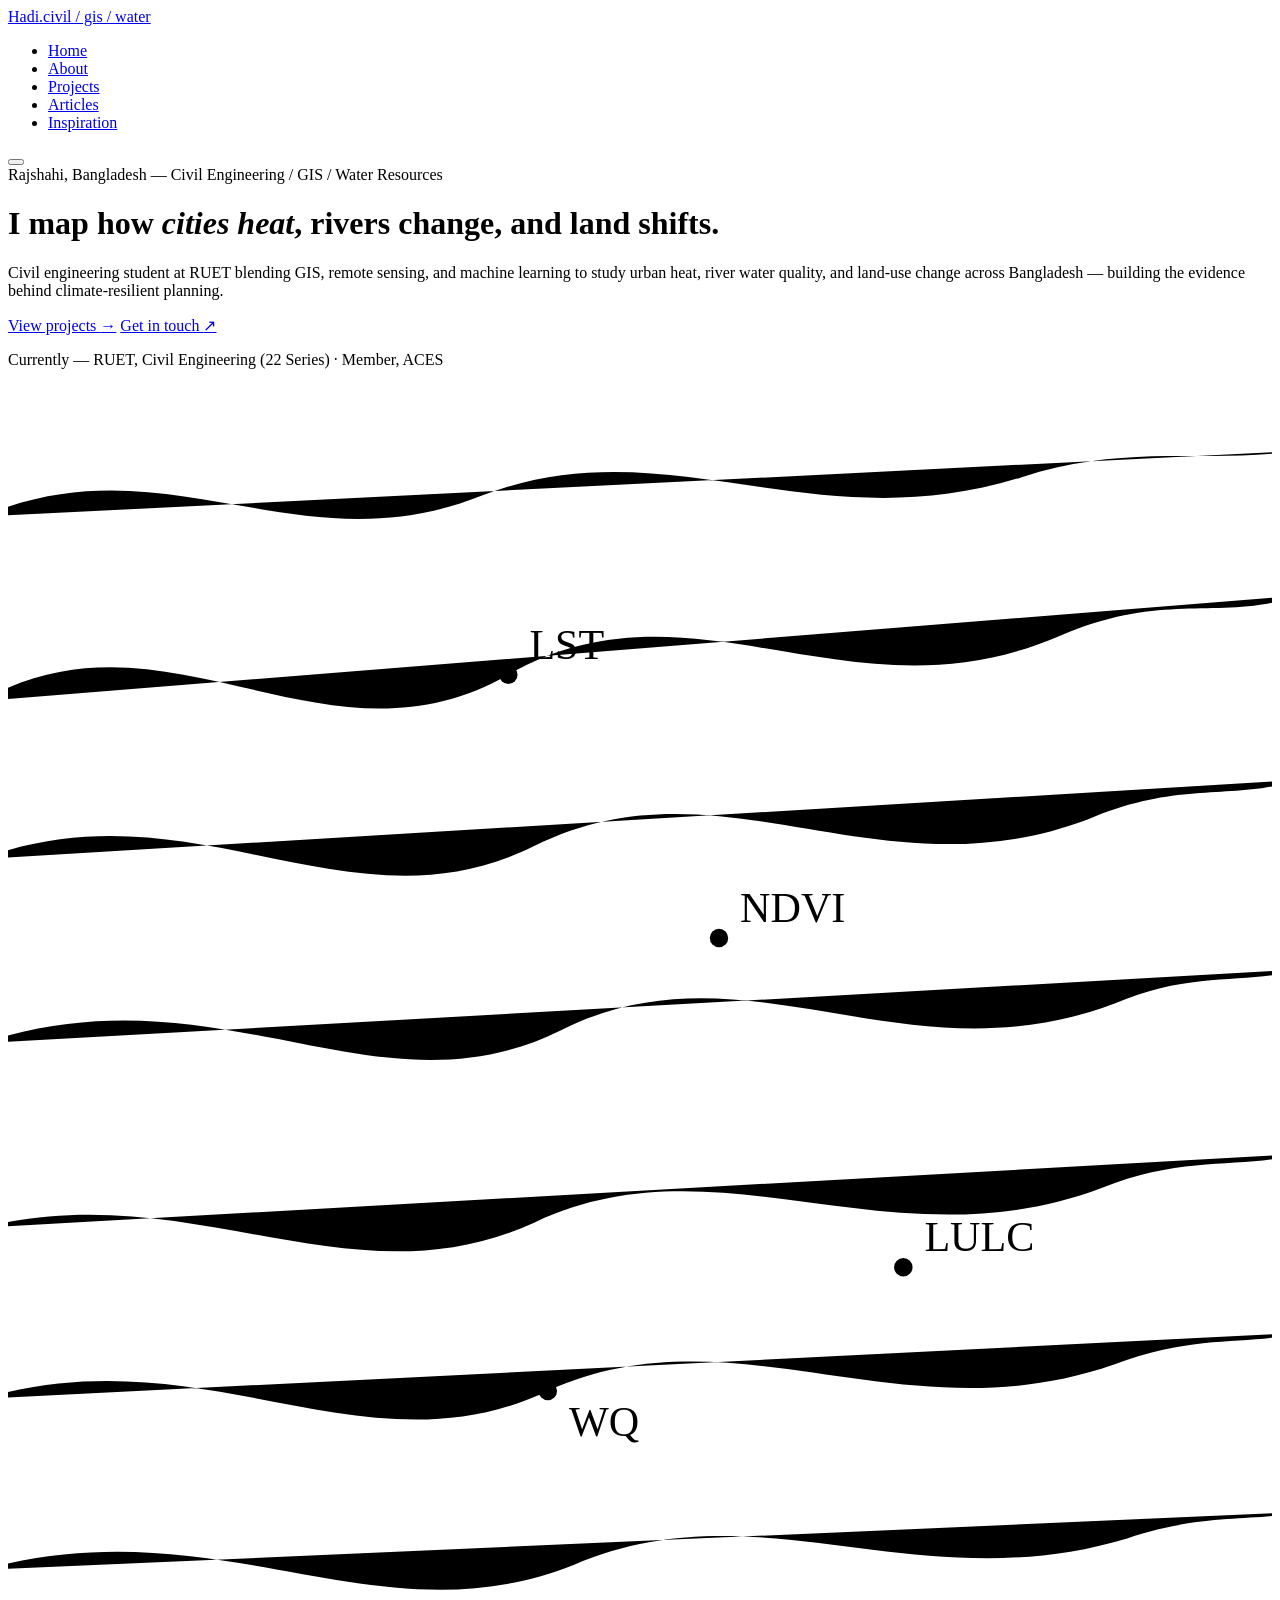
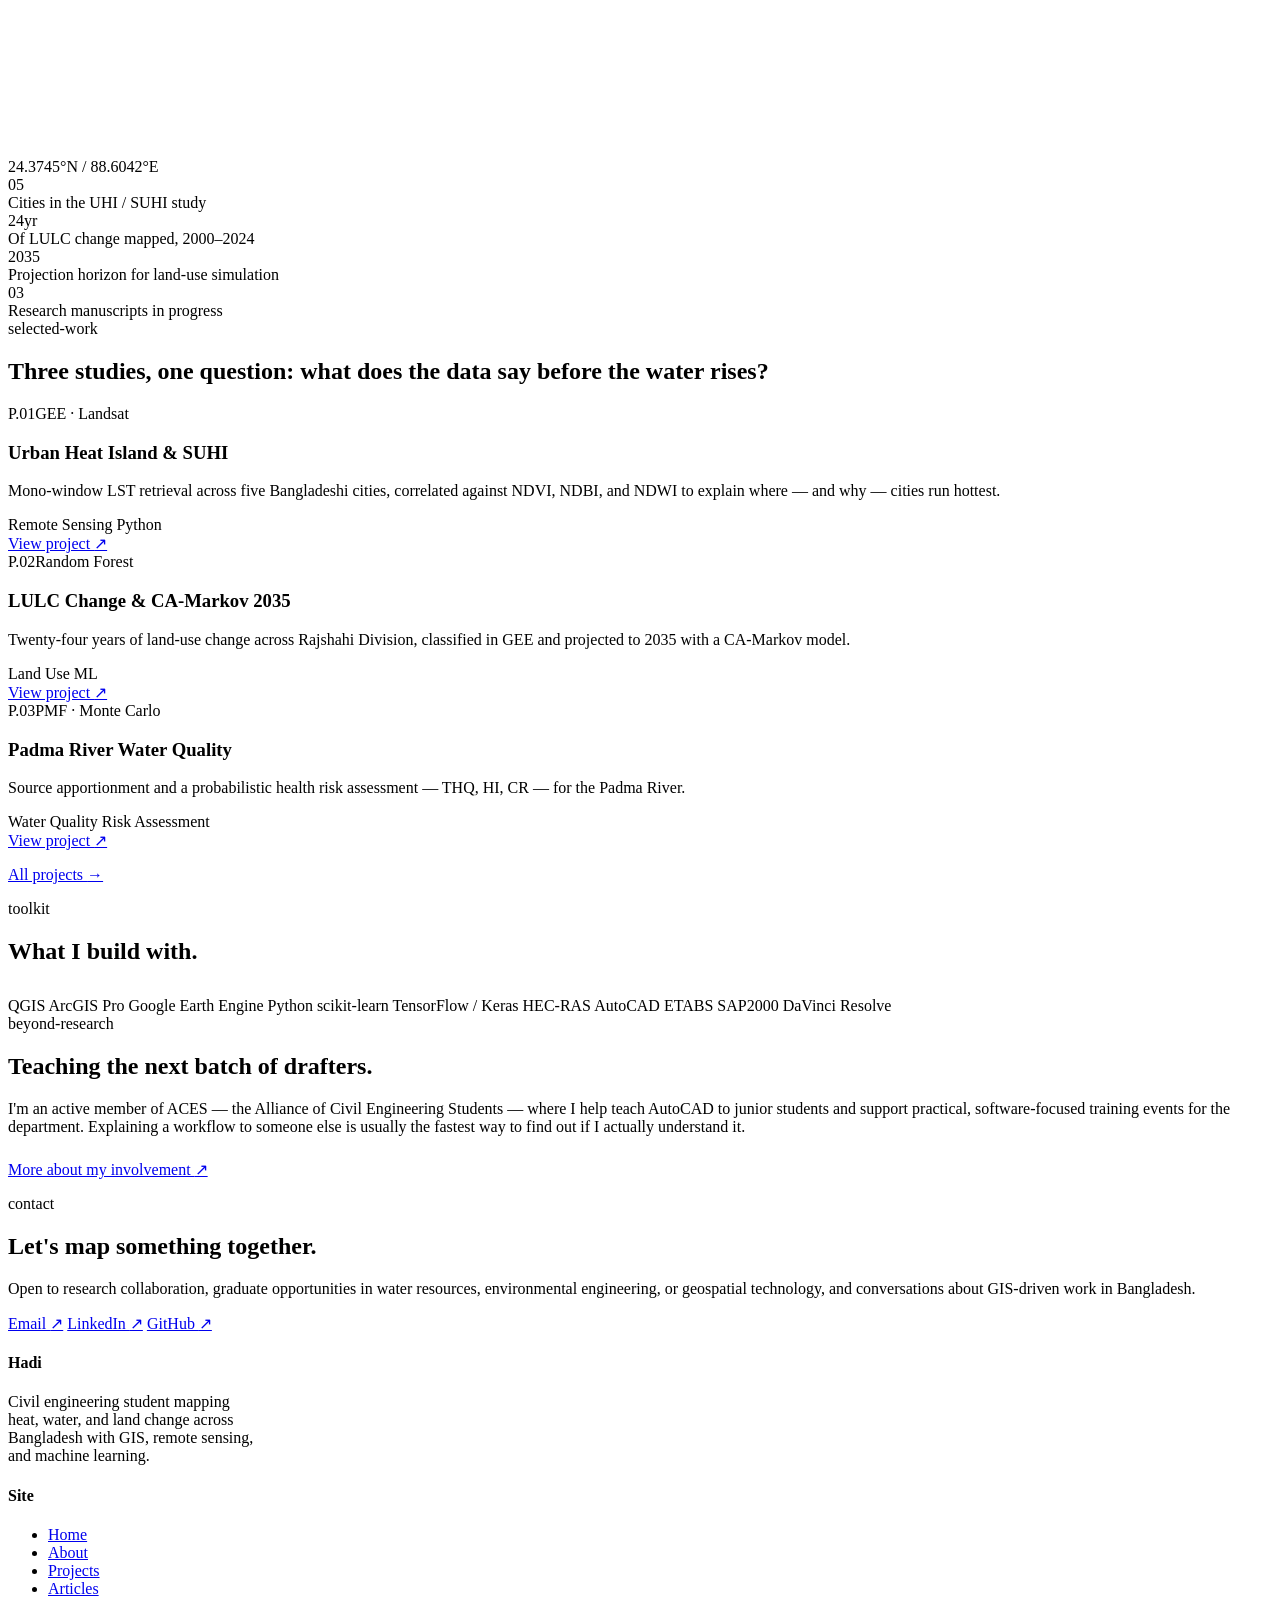
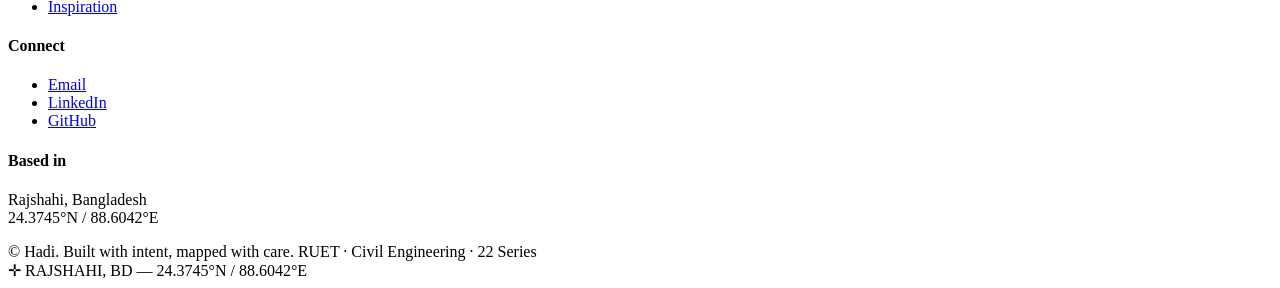
==== index.html @ c2dc0e63 "Add files via upload" ====
<!DOCTYPE html>
<html lang="en">
<head>
<meta charset="UTF-8">
<meta name="viewport" content="width=device-width, initial-scale=1.0">
<title>Hadi — Civil Engineering, GIS &amp; Water Resources Research</title>
<meta name="description" content="Hadi is a Civil Engineering student at RUET working across GIS, remote sensing, and machine learning to study urban heat, river water quality, and land-use change in Bangladesh.">
<link rel="preconnect" href="https://fonts.googleapis.com">
<link rel="preconnect" href="https://fonts.gstatic.com" crossorigin>
<link href="https://fonts.googleapis.com/css2?family=IBM+Plex+Mono:wght@400;500&family=IBM+Plex+Sans:wght@400;500;600&family=Space+Grotesk:wght@400;500;600;700&display=swap" rel="stylesheet">
<link rel="stylesheet" href="css/style.css">
</head>
<body>

<nav class="site-nav" aria-label="Primary">
  <div class="wrap">
    <a href="index.html" class="brand">Hadi<span class="dot">.</span><span class="tag">civil / gis / water</span></a>
    <ul class="nav-links" id="navLinks">
      <li><a href="index.html" aria-current="page">Home</a></li>
      <li><a href="about.html">About</a></li>
      <li><a href="projects.html">Projects</a></li>
      <li><a href="articles.html">Articles</a></li>
      <li><a href="inspiration.html">Inspiration</a></li>
    </ul>
    <button class="nav-toggle" aria-label="Toggle menu" aria-expanded="false" aria-controls="navLinks">
      <span></span><span></span><span></span>
    </button>
  </div>
</nav>

<!-- HERO -->
<header class="hero">
  <div class="crop-mark tl"></div>
  <div class="crop-mark tr"></div>
  <div class="wrap hero-grid">
    <div class="hero-copy reveal">
      <span class="location mono">Rajshahi, Bangladesh — Civil Engineering / GIS / Water Resources</span>
      <h1>I map how <em>cities heat</em>, rivers change, and land shifts.</h1>
      <p class="lede">Civil engineering student at RUET blending GIS, remote sensing, and machine learning to study urban heat, river water quality, and land-use change across Bangladesh — building the evidence behind climate-resilient planning.</p>
      <div class="hero-actions">
        <a href="projects.html" class="btn btn-primary">View projects <span class="btn-arrow">→</span></a>
        <a href="mailto:your.email@example.com" class="btn btn-ghost">Get in touch <span class="btn-arrow">↗</span></a>
      </div>
      <p class="hero-coords">Currently — RUET, Civil Engineering (22 Series) · Member, ACES</p>
    </div>
    <div class="hero-art reveal" data-coord-zone>
      <svg class="contour-svg" viewBox="0 0 480 520" xmlns="http://www.w3.org/2000/svg" aria-hidden="true">
        <path class="contour-line l2" d="M-10,50 C60,20 110,70 180,42 C250,15 305,60 385,35 C425,22 455,30 490,25" />
        <path class="contour-line l1" d="M-10,120 C60,80 120,150 190,110 C260,70 320,130 400,95 C440,78 460,90 490,80" />
        <path class="contour-line l2" d="M-10,180 C70,150 130,210 200,175 C270,140 330,195 410,165 C445,150 465,158 490,150" />
        <path class="contour-line l3" d="M-10,250 C80,220 140,280 210,245 C280,210 340,265 420,235 C450,222 470,228 490,222" />
        <path class="contour-line l1" d="M-10,320 C70,300 130,350 200,318 C270,285 335,335 415,305 C448,292 468,298 490,292" />
        <path class="contour-line l4" d="M-10,385 C75,360 135,415 205,382 C275,350 340,400 420,372 C452,360 470,365 490,360" />
        <path class="contour-line l5" d="M-10,450 C80,425 140,478 215,448 C285,418 345,462 425,438 C455,428 472,432 490,428" />
        <circle class="sample-point" cx="190" cy="110" r="3.5" />
        <circle class="sample-point alt" cx="270" cy="210" r="3.5" />
        <circle class="sample-point" cx="340" cy="335" r="3.5" />
        <circle class="sample-point alt" cx="205" cy="382" r="3.5" />
        <text class="sample-label" x="198" y="104">LST</text>
        <text class="sample-label" x="278" y="204">NDVI</text>
        <text class="sample-label" x="348" y="329">LULC</text>
        <text class="sample-label" x="213" y="399">WQ</text>
      </svg>
      <div class="coord-readout-box mono"><span class="dot"></span><span data-coord-readout>24.3745°N / 88.6042°E</span></div>
    </div>
  </div>
</header>

<!-- STATS -->
<section class="stat-strip">
  <div class="wrap stat-grid">
    <div class="stat-item reveal">
      <div class="num">05</div>
      <div class="label">Cities in the UHI / SUHI study</div>
    </div>
    <div class="stat-item reveal">
      <div class="num">24yr</div>
      <div class="label">Of LULC change mapped, 2000–2024</div>
    </div>
    <div class="stat-item reveal">
      <div class="num">2035</div>
      <div class="label">Projection horizon for land-use simulation</div>
    </div>
    <div class="stat-item reveal">
      <div class="num">03</div>
      <div class="label">Research manuscripts in progress</div>
    </div>
  </div>
</section>

<!-- SELECTED WORK -->
<section class="block">
  <div class="wrap">
    <div class="section-head reveal">
      <span class="eyebrow">selected-work</span>
      <h2>Three studies, one question: what does the data say before the water rises?</h2>
    </div>
    <div class="card-grid">
      <article class="card reveal">
        <div class="card-top"><span>P.01</span><span>GEE · Landsat</span></div>
        <h3>Urban Heat Island &amp; SUHI</h3>
        <p>Mono-window LST retrieval across five Bangladeshi cities, correlated against NDVI, NDBI, and NDWI to explain where — and why — cities run hottest.</p>
        <div class="tags">
          <span class="tag blue">Remote Sensing</span>
          <span class="tag teal">Python</span>
        </div>
        <a href="projects.html#uhi-suhi" class="card-link">View project <span class="a">↗</span></a>
      </article>
      <article class="card reveal">
        <div class="card-top"><span>P.02</span><span>Random Forest</span></div>
        <h3>LULC Change &amp; CA-Markov 2035</h3>
        <p>Twenty-four years of land-use change across Rajshahi Division, classified in GEE and projected to 2035 with a CA-Markov model.</p>
        <div class="tags">
          <span class="tag amber">Land Use</span>
          <span class="tag teal">ML</span>
        </div>
        <a href="projects.html#lulc-camarkov" class="card-link">View project <span class="a">↗</span></a>
      </article>
      <article class="card reveal">
        <div class="card-top"><span>P.03</span><span>PMF · Monte Carlo</span></div>
        <h3>Padma River Water Quality</h3>
        <p>Source apportionment and a probabilistic health risk assessment — THQ, HI, CR — for the Padma River.</p>
        <div class="tags">
          <span class="tag rust">Water Quality</span>
          <span class="tag blue">Risk Assessment</span>
        </div>
        <a href="projects.html#padma-water-quality" class="card-link">View project <span class="a">↗</span></a>
      </article>
    </div>
    <p class="mt-lg"><a href="projects.html" class="btn btn-ghost">All projects <span class="btn-arrow">→</span></a></p>
  </div>
</section>

<!-- TOOLKIT -->
<section class="block tight bg-alt">
  <div class="wrap">
    <div class="section-head reveal" style="margin-bottom:2rem;">
      <span class="eyebrow">toolkit</span>
      <h2>What I build with.</h2>
    </div>
    <div class="tool-strip reveal">
      <span class="tool-chip">QGIS</span>
      <span class="tool-chip">ArcGIS Pro</span>
      <span class="tool-chip">Google Earth Engine</span>
      <span class="tool-chip">Python</span>
      <span class="tool-chip">scikit-learn</span>
      <span class="tool-chip">TensorFlow / Keras</span>
      <span class="tool-chip">HEC-RAS</span>
      <span class="tool-chip">AutoCAD</span>
      <span class="tool-chip">ETABS</span>
      <span class="tool-chip">SAP2000</span>
      <span class="tool-chip">DaVinci Resolve</span>
    </div>
  </div>
</section>

<!-- ACES / BEYOND RESEARCH -->
<section class="block">
  <div class="wrap split-2 align-c">
    <div class="reveal">
      <span class="eyebrow">beyond-research</span>
      <h2>Teaching the next batch of drafters.</h2>
    </div>
    <div class="reveal">
      <p class="lede">I'm an active member of ACES — the Alliance of Civil Engineering Students — where I help teach AutoCAD to junior students and support practical, software-focused training events for the department. Explaining a workflow to someone else is usually the fastest way to find out if I actually understand it.</p>
      <p class="mt-lg" style="margin-top:1.5rem;"><a href="about.html#involvement" class="card-link">More about my involvement <span class="a">↗</span></a></p>
    </div>
  </div>
</section>

<!-- CONTACT -->
<section class="block bg-ink" id="getintouch">
  <div class="wrap contact-block">
    <div class="reveal">
      <span class="eyebrow">contact</span>
      <h2>Let's map something together.</h2>
      <p class="lede" style="margin-top:1rem;">Open to research collaboration, graduate opportunities in water resources, environmental engineering, or geospatial technology, and conversations about GIS-driven work in Bangladesh.</p>
    </div>
    <div class="contact-links reveal">
      <a href="mailto:your.email@example.com">Email <span>↗</span></a>
      <a href="#">LinkedIn <span>↗</span></a>
      <a href="#">GitHub <span>↗</span></a>
    </div>
  </div>
</section>

<footer class="site-footer">
  <div class="wrap">
    <div class="footer-grid">
      <div>
        <h4>Hadi</h4>
        <p style="margin-top:0.6rem; max-width:32ch;">Civil engineering student mapping heat, water, and land change across Bangladesh with GIS, remote sensing, and machine learning.</p>
      </div>
      <div>
        <h4>Site</h4>
        <ul>
          <li><a href="index.html">Home</a></li>
          <li><a href="about.html">About</a></li>
          <li><a href="projects.html">Projects</a></li>
          <li><a href="articles.html">Articles</a></li>
          <li><a href="inspiration.html">Inspiration</a></li>
        </ul>
      </div>
      <div>
        <h4>Connect</h4>
        <ul>
          <li><a href="mailto:your.email@example.com">Email</a></li>
          <li><a href="#">LinkedIn</a></li>
          <li><a href="#">GitHub</a></li>
        </ul>
      </div>
      <div>
        <h4>Based in</h4>
        <p>Rajshahi, Bangladesh<br>24.3745°N / 88.6042°E</p>
      </div>
    </div>
    <div class="footer-bottom">
      <span>© <span data-year></span> Hadi. Built with intent, mapped with care.</span>
      <span>RUET · Civil Engineering · 22 Series</span>
    </div>
  </div>
</footer>

<div class="geo-stamp mono"><span class="crosshair">✛</span> RAJSHAHI, BD — 24.3745°N / 88.6042°E</div>

<script src="js/script.js"></script>
</body>
</html>
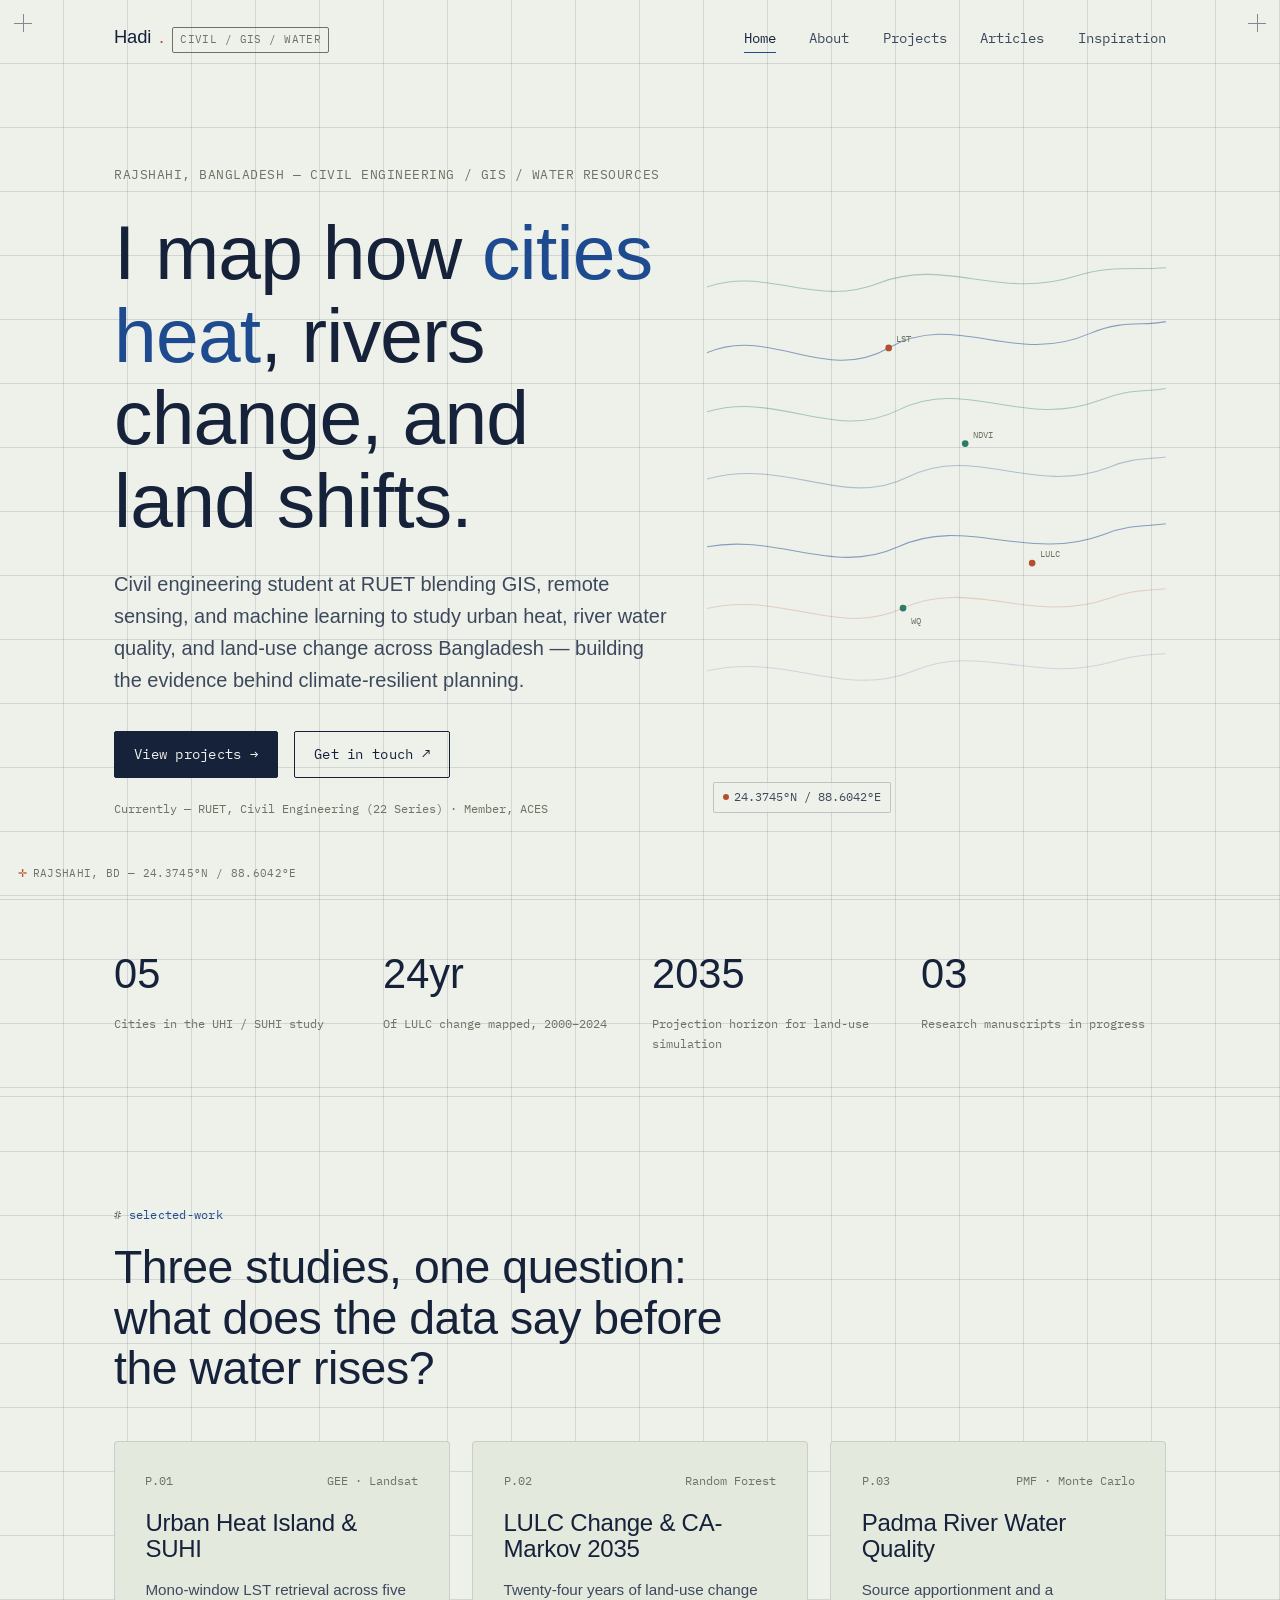
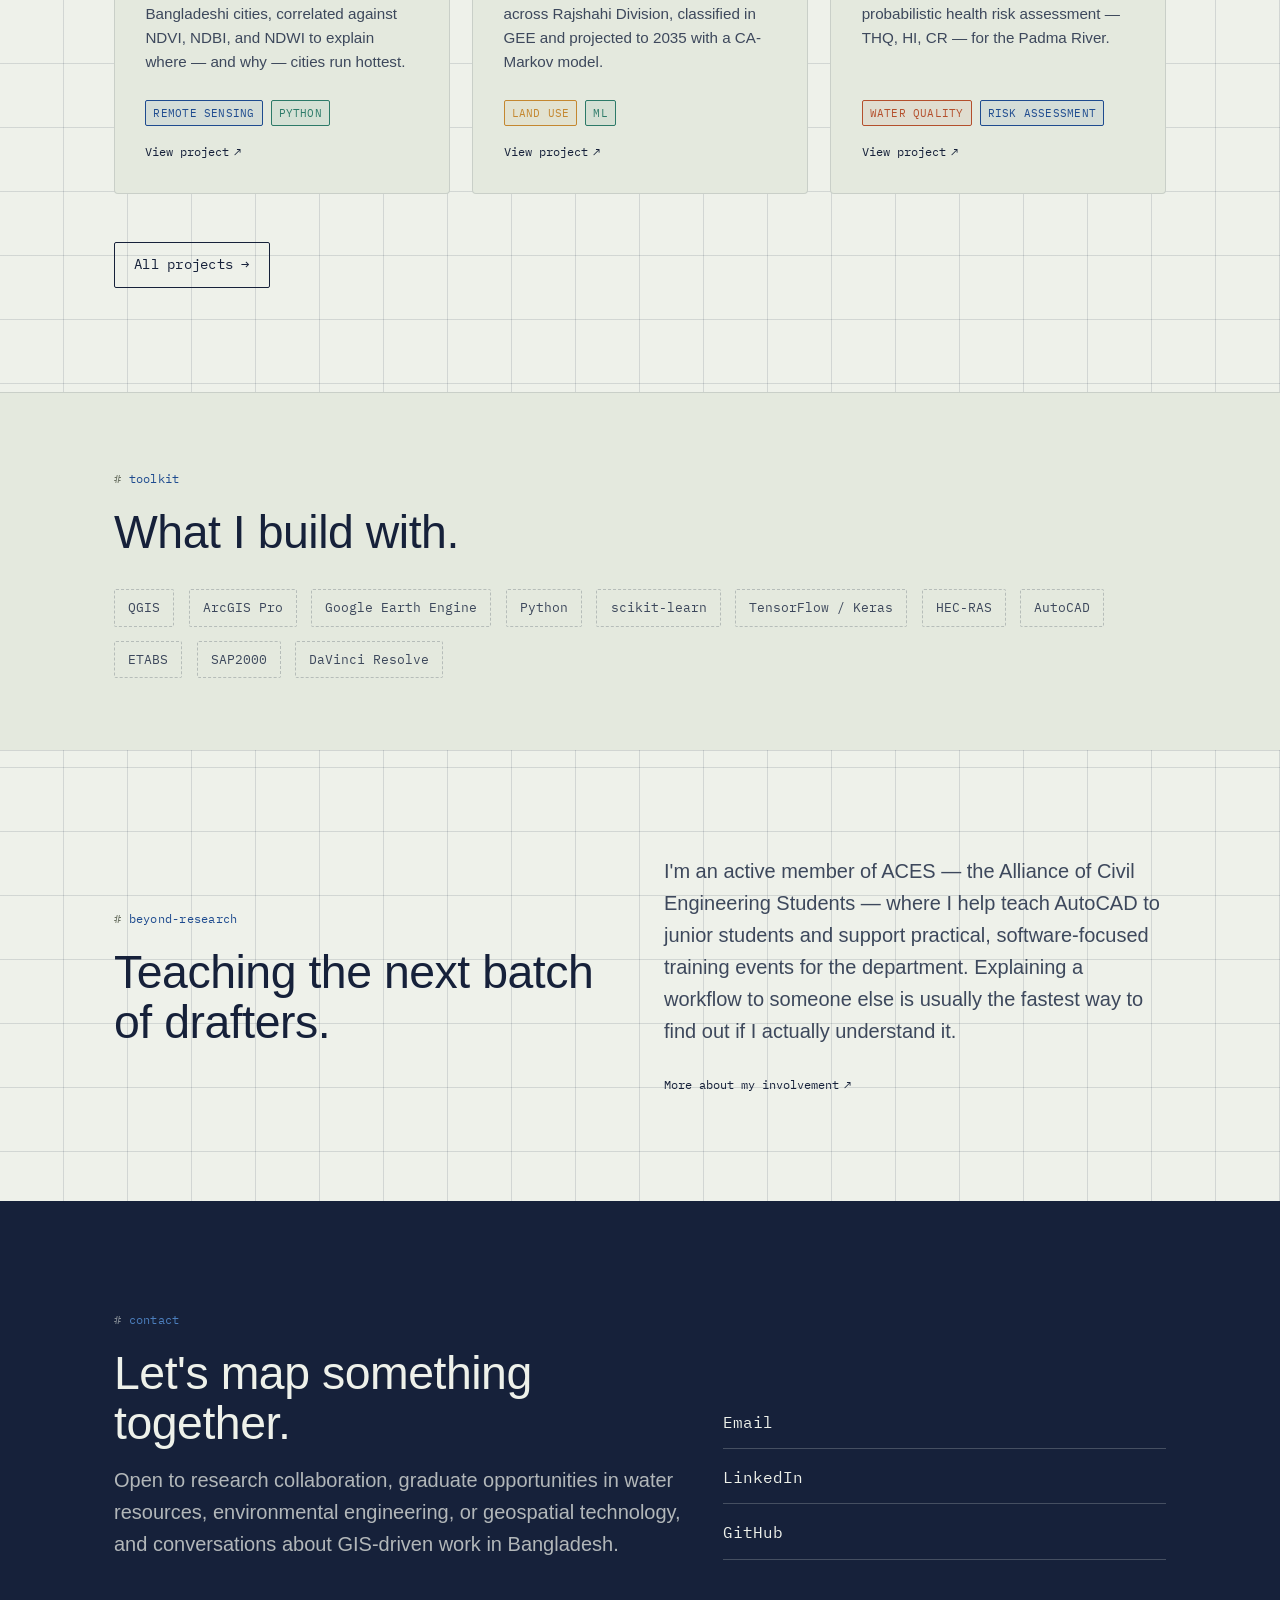
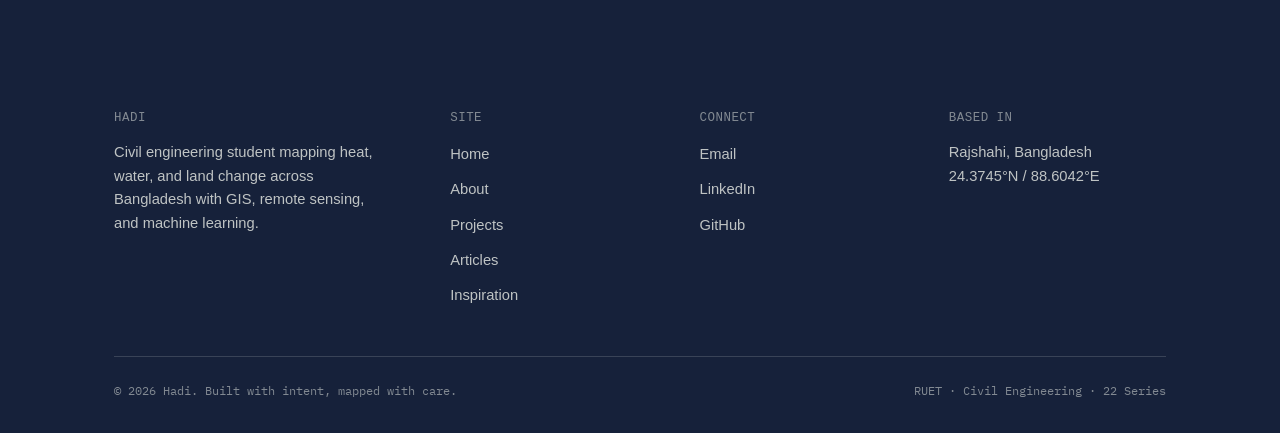
==== commit 9287f16c: "Update index.html" ====
--- a/index.html
+++ b/index.html
@@ -177,9 +177,9 @@
       <p class="lede" style="margin-top:1rem;">Open to research collaboration, graduate opportunities in water resources, environmental engineering, or geospatial technology, and conversations about GIS-driven work in Bangladesh.</p>
     </div>
     <div class="contact-links reveal">
-      <a href="mailto:your.email@example.com">Email <span>↗</span></a>
-      <a href="#">LinkedIn <span>↗</span></a>
-      <a href="#">GitHub <span>↗</span></a>
+        <a href="mailto:mail@mdabdulhadisheikh@gmail.com">Email</a>
+        <a href="#">LinkedIn</a>
+        <a href="https://github.com/mdabdulhadisheikh2200170">GitHub</a>
     </div>
   </div>
 </section>
@@ -204,9 +204,9 @@
       <div>
         <h4>Connect</h4>
         <ul>
-          <li><a href="mailto:your.email@example.com">Email</a></li>
+          <li><a href="mailto:mail@mdabdulhadisheikh@gmail.com">Email</a></li>
           <li><a href="#">LinkedIn</a></li>
-          <li><a href="#">GitHub</a></li>
+          <li><a href="https://github.com/mdabdulhadisheikh2200170">GitHub</a></li>
         </ul>
       </div>
       <div>
--- a/css/style.css
+++ b/css/style.css
@@ -0,0 +1,795 @@
+/* ==========================================================================
+   Hadi — Portfolio
+   Design language: drafting board / topographic survey.
+   Tokens defined once below, everything else derives from them.
+   ========================================================================== */
+
+:root {
+  /* --- Color --- */
+  --paper: #EEF1EA;
+  --paper-alt: #E4E9DE;
+  --paper-line: rgba(22, 33, 58, 0.13);
+  --paper-line-strong: rgba(22, 33, 58, 0.22);
+  --ink: #16213A;
+  --ink-soft: #3D485C;
+  --muted: #6C7364;
+  --blueprint: #1E4B8F;
+  --blueprint-soft: #4C7FBE;
+  --teal: #2C7A68;
+  --amber: #C4872F;
+  --rust: #B44F2C;
+
+  --ink-rgb: 22, 33, 58;
+  --blueprint-rgb: 30, 75, 143;
+  --teal-rgb: 44, 122, 104;
+  --amber-rgb: 196, 135, 47;
+  --rust-rgb: 180, 79, 44;
+
+  /* --- Type --- */
+  --font-display: 'Space Grotesk', 'Arial Narrow', sans-serif;
+  --font-body: 'IBM Plex Sans', 'Segoe UI', sans-serif;
+  --font-mono: 'IBM Plex Mono', 'Courier New', monospace;
+
+  /* --- Layout --- */
+  --page-max: 1180px;
+  --gutter: clamp(20px, 5vw, 64px);
+  --radius-sm: 2px;
+  --radius-md: 4px;
+  --nav-h: 76px;
+}
+
+/* ==========================================================================
+   Reset
+   ========================================================================== */
+
+*, *::before, *::after { box-sizing: border-box; }
+html { scroll-behavior: smooth; }
+
+@media (prefers-reduced-motion: reduce) {
+  html { scroll-behavior: auto; }
+  *, *::before, *::after {
+    animation-duration: 0.01ms !important;
+    animation-iteration-count: 1 !important;
+    transition-duration: 0.01ms !important;
+    scroll-behavior: auto !important;
+  }
+}
+
+body, h1, h2, h3, h4, p, figure, blockquote { margin: 0; }
+ul, ol { margin: 0; padding: 0; list-style: none; }
+img { max-width: 100%; display: block; }
+a { color: inherit; text-decoration: none; }
+button { font: inherit; color: inherit; background: none; border: 0; cursor: pointer; }
+input, textarea { font: inherit; color: inherit; }
+
+body {
+  background: var(--paper);
+  color: var(--ink);
+  font-family: var(--font-body);
+  font-size: 16px;
+  line-height: 1.6;
+  -webkit-font-smoothing: antialiased;
+  background-image:
+    linear-gradient(var(--paper-line) 1px, transparent 1px),
+    linear-gradient(90deg, var(--paper-line) 1px, transparent 1px);
+  background-size: 64px 64px;
+  background-position: -1px -1px;
+  opacity: 0;
+  animation: page-in 0.5s ease forwards;
+}
+
+@keyframes page-in { to { opacity: 1; } }
+
+:focus-visible {
+  outline: 2px solid var(--blueprint);
+  outline-offset: 3px;
+}
+
+.wrap {
+  max-width: var(--page-max);
+  margin-inline: auto;
+  padding-inline: var(--gutter);
+  position: relative;
+}
+
+/* ==========================================================================
+   Typography
+   ========================================================================== */
+
+h1, h2, h3, h4 {
+  font-family: var(--font-display);
+  color: var(--ink);
+  font-weight: 500;
+  letter-spacing: -0.01em;
+  line-height: 1.08;
+}
+
+h1 { font-size: clamp(2.6rem, 6vw, 5rem); font-weight: 500; }
+h2 { font-size: clamp(1.9rem, 4vw, 2.9rem); }
+h3 { font-size: clamp(1.25rem, 2.2vw, 1.5rem); }
+h4 { font-size: 1.05rem; }
+
+p { color: var(--ink-soft); }
+p.lede { font-size: clamp(1.05rem, 2vw, 1.25rem); color: var(--ink-soft); max-width: 62ch; }
+
+.mono { font-family: var(--font-mono); }
+
+.eyebrow {
+  font-family: var(--font-mono);
+  font-size: 0.78rem;
+  letter-spacing: 0.02em;
+  text-transform: lowercase;
+  color: var(--blueprint);
+  display: inline-flex;
+  align-items: center;
+  gap: 0.6em;
+  margin-bottom: 1.1rem;
+}
+.eyebrow::before { content: "#"; color: var(--muted); }
+.eyebrow .n { color: var(--muted); }
+
+.section-head {
+  max-width: 640px;
+  margin-bottom: 3rem;
+}
+.section-head p { margin-top: 1rem; }
+
+/* ==========================================================================
+   Buttons
+   ========================================================================== */
+
+.btn {
+  font-family: var(--font-mono);
+  font-size: 0.85rem;
+  letter-spacing: 0.02em;
+  display: inline-flex;
+  align-items: center;
+  gap: 0.6em;
+  padding: 0.85em 1.4em;
+  border: 1px solid var(--ink);
+  border-radius: var(--radius-sm);
+  transition: background 0.2s ease, color 0.2s ease, border-color 0.2s ease, transform 0.2s ease;
+  white-space: nowrap;
+}
+.btn-primary { background: var(--ink); color: var(--paper); }
+.btn-primary:hover { background: var(--blueprint); border-color: var(--blueprint); transform: translateY(-2px); }
+.btn-ghost { background: transparent; color: var(--ink); }
+.btn-ghost:hover { background: var(--ink); color: var(--paper); transform: translateY(-2px); }
+.btn-arrow { transition: transform 0.2s ease; }
+.btn:hover .btn-arrow { transform: translate(3px, -3px); }
+
+/* ==========================================================================
+   Nav
+   ========================================================================== */
+
+.site-nav {
+  position: fixed;
+  top: 0; left: 0; right: 0;
+  z-index: 100;
+  height: var(--nav-h);
+  display: flex;
+  align-items: center;
+  border-bottom: 1px solid transparent;
+  transition: background 0.3s ease, border-color 0.3s ease;
+}
+.site-nav.is-scrolled {
+  background: rgba(238, 241, 234, 0.88);
+  backdrop-filter: blur(10px);
+  border-bottom-color: var(--paper-line);
+}
+.site-nav .wrap {
+  display: flex;
+  align-items: center;
+  justify-content: space-between;
+  width: 100%;
+}
+.brand {
+  font-family: var(--font-display);
+  font-size: 1.15rem;
+  letter-spacing: -0.01em;
+  display: flex;
+  align-items: baseline;
+  gap: 0.5rem;
+}
+.brand .dot { color: var(--rust); }
+.brand .tag {
+  font-family: var(--font-mono);
+  font-size: 0.68rem;
+  color: var(--muted);
+  letter-spacing: 0.04em;
+  text-transform: uppercase;
+}
+.nav-links {
+  display: flex;
+  align-items: center;
+  gap: 2.1rem;
+  font-family: var(--font-mono);
+  font-size: 0.86rem;
+}
+.nav-links a {
+  position: relative;
+  padding: 0.3rem 0;
+  color: var(--ink-soft);
+  transition: color 0.2s ease;
+}
+.nav-links a::after {
+  content: "";
+  position: absolute;
+  left: 0; bottom: -2px;
+  width: 100%; height: 1px;
+  background: var(--rust);
+  transform: scaleX(0);
+  transform-origin: left;
+  transition: transform 0.25s ease;
+}
+.nav-links a:hover { color: var(--ink); }
+.nav-links a:hover::after { transform: scaleX(1); }
+.nav-links a[aria-current="page"] { color: var(--ink); }
+.nav-links a[aria-current="page"]::after { transform: scaleX(1); background: var(--blueprint); }
+
+.nav-toggle {
+  display: none;
+  flex-direction: column;
+  gap: 5px;
+  padding: 8px;
+  z-index: 110;
+}
+.nav-toggle span {
+  width: 22px; height: 1.5px;
+  background: var(--ink);
+  transition: transform 0.25s ease, opacity 0.25s ease;
+}
+.nav-toggle[aria-expanded="true"] span:nth-child(1) { transform: translateY(6.5px) rotate(45deg); }
+.nav-toggle[aria-expanded="true"] span:nth-child(2) { opacity: 0; }
+.nav-toggle[aria-expanded="true"] span:nth-child(3) { transform: translateY(-6.5px) rotate(-45deg); }
+
+@media (max-width: 860px) {
+  .nav-toggle { display: flex; }
+  .nav-links {
+    position: fixed;
+    inset: 0;
+    background: var(--paper);
+    flex-direction: column;
+    justify-content: center;
+    align-items: flex-start;
+    gap: 1.6rem;
+    padding: var(--gutter);
+    font-size: 1.4rem;
+    transform: translateX(100%);
+    transition: transform 0.35s ease;
+  }
+  .nav-links.is-open { transform: translateX(0); }
+}
+
+/* ==========================================================================
+   Coordinate stamp + crop marks (signature devices)
+   ========================================================================== */
+
+.geo-stamp {
+  position: fixed;
+  bottom: 18px;
+  left: 18px;
+  z-index: 90;
+  font-family: var(--font-mono);
+  font-size: 0.68rem;
+  color: var(--muted);
+  letter-spacing: 0.03em;
+  display: flex;
+  align-items: center;
+  gap: 0.5em;
+  pointer-events: none;
+  mix-blend-mode: multiply;
+}
+.geo-stamp .crosshair { color: var(--rust); }
+@media (max-width: 700px) { .geo-stamp { display: none; } }
+
+.crop-mark {
+  position: absolute;
+  width: 18px; height: 18px;
+  pointer-events: none;
+  opacity: 0.5;
+}
+.crop-mark::before, .crop-mark::after {
+  content: "";
+  position: absolute;
+  background: var(--ink);
+}
+.crop-mark::before { width: 100%; height: 1px; top: 50%; }
+.crop-mark::after { width: 1px; height: 100%; left: 50%; }
+.crop-mark.tl { top: 14px; left: 14px; }
+.crop-mark.tr { top: 14px; right: 14px; }
+.crop-mark.bl { bottom: 14px; left: 14px; }
+.crop-mark.br { bottom: 14px; right: 14px; }
+
+/* ==========================================================================
+   Hero
+   ========================================================================== */
+
+.hero {
+  position: relative;
+  padding-top: calc(var(--nav-h) + 5.5rem);
+  padding-bottom: 5rem;
+  overflow: hidden;
+  border-bottom: 1px solid var(--paper-line);
+}
+.hero-grid {
+  display: grid;
+  grid-template-columns: 1.1fr 0.9fr;
+  gap: 2rem;
+  align-items: center;
+}
+.hero-copy .location {
+  font-family: var(--font-mono);
+  font-size: 0.82rem;
+  color: var(--muted);
+  text-transform: uppercase;
+  letter-spacing: 0.04em;
+  margin-bottom: 1.6rem;
+  display: block;
+}
+.hero h1 { margin-bottom: 1.6rem; }
+.hero h1 em {
+  font-style: normal;
+  color: var(--blueprint);
+}
+.hero-actions {
+  display: flex;
+  flex-wrap: wrap;
+  gap: 1rem;
+  margin-top: 2.2rem;
+}
+.hero-art { position: relative; height: 100%; min-height: 340px; }
+.hero-coords {
+  margin-top: 1.4rem;
+  font-family: var(--font-mono);
+  font-size: 0.72rem;
+  color: var(--muted);
+}
+
+@media (max-width: 900px) {
+  .hero-grid { grid-template-columns: 1fr; }
+  .hero-art { min-height: 220px; order: -1; opacity: 0.7; }
+}
+
+/* ==========================================================================
+   Stat strip
+   ========================================================================== */
+
+.stat-strip {
+  border-bottom: 1px solid var(--paper-line);
+  padding-block: 2.6rem;
+}
+.stat-grid {
+  display: grid;
+  grid-template-columns: repeat(4, 1fr);
+  gap: 1.5rem;
+}
+.stat-item .num {
+  font-family: var(--font-display);
+  font-size: clamp(1.8rem, 3.4vw, 2.6rem);
+  color: var(--ink);
+}
+.stat-item .label {
+  font-family: var(--font-mono);
+  font-size: 0.78rem;
+  color: var(--muted);
+  margin-top: 0.4rem;
+}
+@media (max-width: 760px) {
+  .stat-grid { grid-template-columns: repeat(2, 1fr); }
+}
+
+/* ==========================================================================
+   Section rhythm
+   ========================================================================== */
+
+section.block { padding-block: 6.5rem; }
+section.block.tight { padding-block: 4.5rem; }
+section.block + section.block { border-top: 1px solid var(--paper-line); }
+.bg-alt { background: var(--paper-alt); }
+.bg-ink { background: var(--ink); color: var(--paper); }
+.bg-ink h1, .bg-ink h2, .bg-ink h3, .bg-ink h4 { color: var(--paper); }
+.bg-ink p { color: rgba(238,241,234,0.72); }
+.bg-ink .eyebrow { color: var(--blueprint-soft); }
+.bg-ink .eyebrow::before, .bg-ink .eyebrow .n { color: rgba(238,241,234,0.5); }
+
+/* ==========================================================================
+   Cards — work / project
+   ========================================================================== */
+
+.card-grid {
+  display: grid;
+  grid-template-columns: repeat(3, 1fr);
+  gap: 1.4rem;
+}
+.card {
+  background: var(--paper-alt);
+  border: 1px solid var(--paper-line);
+  border-radius: var(--radius-md);
+  padding: 1.9rem;
+  display: flex;
+  flex-direction: column;
+  gap: 1rem;
+  transition: transform 0.25s ease, border-color 0.25s ease, box-shadow 0.25s ease;
+}
+.card:hover {
+  transform: translateY(-5px);
+  border-color: var(--blueprint);
+  box-shadow: 0 14px 30px rgba(var(--ink-rgb), 0.08);
+}
+.card .card-top {
+  display: flex;
+  justify-content: space-between;
+  align-items: flex-start;
+  font-family: var(--font-mono);
+  font-size: 0.72rem;
+  color: var(--muted);
+}
+.card h3 { margin-top: 0.2rem; }
+.card p { font-size: 0.95rem; }
+.card .tags {
+  display: flex;
+  flex-wrap: wrap;
+  gap: 0.5rem;
+  margin-top: auto;
+  padding-top: 0.6rem;
+}
+.tag {
+  font-family: var(--font-mono);
+  font-size: 0.68rem;
+  letter-spacing: 0.02em;
+  text-transform: uppercase;
+  padding: 0.3em 0.65em;
+  border-radius: var(--radius-sm);
+  border: 1px solid currentColor;
+}
+.tag.teal { color: var(--teal); background: rgba(var(--teal-rgb), 0.08); }
+.tag.amber { color: var(--amber); background: rgba(var(--amber-rgb), 0.08); }
+.tag.rust { color: var(--rust); background: rgba(var(--rust-rgb), 0.08); }
+.tag.blue { color: var(--blueprint); background: rgba(var(--blueprint-rgb), 0.08); }
+
+.card-link {
+  font-family: var(--font-mono);
+  font-size: 0.78rem;
+  display: inline-flex;
+  align-items: center;
+  gap: 0.4em;
+  color: var(--ink);
+}
+.card-link .a { transition: transform 0.2s ease; }
+.card:hover .card-link .a { transform: translate(3px, -3px); }
+
+@media (max-width: 980px) {
+  .card-grid { grid-template-columns: repeat(2, 1fr); }
+}
+@media (max-width: 640px) {
+  .card-grid { grid-template-columns: 1fr; }
+}
+
+/* ==========================================================================
+   Project detail rows (projects page)
+   ========================================================================== */
+
+.project-list { border-top: 1px solid var(--paper-line); }
+.project-row {
+  display: grid;
+  grid-template-columns: 100px 1fr;
+  gap: 2rem;
+  padding-block: 3rem;
+  border-bottom: 1px solid var(--paper-line);
+}
+.project-row .idx {
+  font-family: var(--font-mono);
+  font-size: 0.85rem;
+  color: var(--muted);
+}
+.project-row .meta {
+  font-family: var(--font-mono);
+  font-size: 0.78rem;
+  color: var(--muted);
+  margin-bottom: 1rem;
+  display: block;
+}
+.project-row h3 { margin-bottom: 0.7rem; }
+.project-row p { max-width: 64ch; margin-bottom: 1.1rem; }
+.project-row .tags { display: flex; flex-wrap: wrap; gap: 0.5rem; }
+.status-tag { margin-bottom: 0.9rem; }
+@media (max-width: 760px) {
+  .project-row { grid-template-columns: 1fr; gap: 0.8rem; }
+}
+
+.card-grid.cols-2 { grid-template-columns: repeat(2, 1fr); }
+@media (max-width: 700px) { .card-grid.cols-2 { grid-template-columns: 1fr; } }
+
+/* ==========================================================================
+   Toolset strip
+   ========================================================================== */
+
+.tool-strip {
+  display: flex;
+  flex-wrap: wrap;
+  gap: 0.9rem;
+}
+.tool-chip {
+  font-family: var(--font-mono);
+  font-size: 0.82rem;
+  padding: 0.55em 1em;
+  border: 1px dashed var(--paper-line-strong);
+  border-radius: var(--radius-sm);
+  color: var(--ink-soft);
+}
+
+/* ==========================================================================
+   Timeline (education / journey)
+   ========================================================================== */
+
+.timeline { border-top: 1px solid var(--paper-line); }
+.timeline-row {
+  display: grid;
+  grid-template-columns: 200px 1fr;
+  gap: 2rem;
+  padding-block: 2rem;
+  border-bottom: 1px solid var(--paper-line);
+}
+.timeline-row .when {
+  font-family: var(--font-mono);
+  font-size: 0.82rem;
+  color: var(--muted);
+}
+.timeline-row h4 { margin-bottom: 0.5rem; }
+.timeline-row .org { color: var(--blueprint); font-size: 0.9rem; margin-bottom: 0.6rem; display: block; }
+@media (max-width: 700px) {
+  .timeline-row { grid-template-columns: 1fr; gap: 0.6rem; }
+}
+
+/* ==========================================================================
+   Skill matrix (about page)
+   ========================================================================== */
+
+.skill-matrix {
+  display: grid;
+  grid-template-columns: repeat(2, 1fr);
+  gap: 2.4rem;
+}
+.skill-group .eyebrow { margin-bottom: 0.8rem; }
+.skill-list li {
+  display: flex;
+  justify-content: space-between;
+  gap: 1rem;
+  padding-block: 0.65rem;
+  border-bottom: 1px solid var(--paper-line);
+  font-size: 0.95rem;
+}
+.skill-list li .name { color: var(--ink); }
+.skill-list li .meta {
+  font-family: var(--font-mono);
+  font-size: 0.72rem;
+  color: var(--muted);
+  white-space: nowrap;
+}
+@media (max-width: 760px) {
+  .skill-matrix { grid-template-columns: 1fr; }
+}
+
+/* ==========================================================================
+   Article / notes list
+   ========================================================================== */
+
+.note-list { border-top: 1px solid var(--paper-line); }
+.note-row {
+  display: grid;
+  grid-template-columns: 140px 1fr 120px;
+  gap: 1.6rem;
+  align-items: baseline;
+  padding-block: 1.8rem;
+  border-bottom: 1px solid var(--paper-line);
+  transition: padding-left 0.25s ease;
+}
+.note-row:hover { padding-left: 0.6rem; }
+.note-row .status {
+  font-family: var(--font-mono);
+  font-size: 0.68rem;
+  text-transform: uppercase;
+  color: var(--muted);
+}
+.note-row h3 { font-size: 1.15rem; margin-bottom: 0.4rem; }
+.note-row p { font-size: 0.92rem; }
+.note-row .arrow {
+  justify-self: end;
+  font-family: var(--font-mono);
+  transition: transform 0.2s ease;
+}
+.note-row:hover .arrow { transform: translate(3px, -3px); }
+@media (max-width: 700px) {
+  .note-row { grid-template-columns: 1fr; gap: 0.5rem; }
+  .note-row .arrow { justify-self: start; }
+}
+
+/* ==========================================================================
+   Quote / pull blocks
+   ========================================================================== */
+
+.pull-quote {
+  font-family: var(--font-display);
+  font-size: clamp(1.3rem, 2.6vw, 1.9rem);
+  color: var(--ink);
+  max-width: 46ch;
+  line-height: 1.35;
+  position: relative;
+  padding-left: 1.4rem;
+  border-left: 2px solid var(--rust);
+}
+
+/* ==========================================================================
+   Inspiration board
+   ========================================================================== */
+
+.board-grid {
+  display: grid;
+  grid-template-columns: repeat(3, 1fr);
+  gap: 1.4rem;
+}
+.board-card {
+  border: 1px solid var(--paper-line);
+  border-radius: var(--radius-md);
+  padding: 1.7rem;
+  background: var(--paper-alt);
+  min-height: 180px;
+  display: flex;
+  flex-direction: column;
+  justify-content: space-between;
+}
+.board-card .mark { font-family: var(--font-mono); font-size: 0.72rem; color: var(--muted); }
+.board-card h4 { margin-block: 0.8rem 0.5rem; }
+.board-card p { font-size: 0.9rem; }
+@media (max-width: 980px) { .board-grid { grid-template-columns: repeat(2, 1fr); } }
+@media (max-width: 640px) { .board-grid { grid-template-columns: 1fr; } }
+
+/* ==========================================================================
+   Contact / footer
+   ========================================================================== */
+
+.contact-block {
+  display: grid;
+  grid-template-columns: 1.3fr 1fr;
+  gap: 2rem;
+  align-items: end;
+}
+.contact-links { display: flex; flex-direction: column; gap: 1rem; }
+.contact-links a {
+  font-family: var(--font-mono);
+  font-size: 1rem;
+  display: flex;
+  justify-content: space-between;
+  border-bottom: 1px solid rgba(238,241,234,0.22);
+  padding-bottom: 0.8rem;
+  transition: opacity 0.2s ease;
+}
+.contact-links a:hover { opacity: 0.65; }
+@media (max-width: 760px) { .contact-block { grid-template-columns: 1fr; } }
+
+.site-footer {
+  background: var(--ink);
+  color: var(--paper);
+  padding-block: 3rem 2rem;
+}
+.footer-grid {
+  display: grid;
+  grid-template-columns: 1.4fr repeat(3, 1fr);
+  gap: 2rem;
+  padding-bottom: 2.4rem;
+  border-bottom: 1px solid rgba(238,241,234,0.16);
+}
+@media (max-width: 780px) {
+  .footer-grid { grid-template-columns: 1fr 1fr; gap: 2rem 1.5rem; }
+}
+@media (max-width: 480px) {
+  .footer-grid { grid-template-columns: 1fr; gap: 1.8rem; }
+}
+.footer-grid h4 {
+  color: var(--paper);
+  font-family: var(--font-mono);
+  font-size: 0.78rem;
+  text-transform: uppercase;
+  letter-spacing: 0.04em;
+  margin-bottom: 1rem;
+  color: rgba(238,241,234,0.5);
+}
+.footer-grid a, .footer-grid p { color: rgba(238,241,234,0.78); font-size: 0.92rem; }
+.footer-grid ul li { margin-bottom: 0.6rem; }
+.footer-grid ul li a:hover { color: var(--paper); }
+.footer-bottom {
+  display: flex;
+  justify-content: space-between;
+  flex-wrap: wrap;
+  gap: 0.8rem;
+  padding-top: 1.6rem;
+  font-family: var(--font-mono);
+  font-size: 0.72rem;
+  color: rgba(238,241,234,0.5);
+}
+
+/* ==========================================================================
+   Reveal-on-scroll
+   ========================================================================== */
+
+.reveal {
+  opacity: 0;
+  transform: translateY(18px);
+  transition: opacity 0.6s ease, transform 0.6s ease;
+}
+.reveal.is-visible { opacity: 1; transform: translateY(0); }
+
+/* ==========================================================================
+   Page hero (interior pages, shorter)
+   ========================================================================== */
+
+.page-hero {
+  padding-top: calc(var(--nav-h) + 4.5rem);
+  padding-bottom: 3.5rem;
+  border-bottom: 1px solid var(--paper-line);
+}
+.page-hero .eyebrow { margin-bottom: 1.2rem; }
+.page-hero p.lede { margin-top: 1.2rem; }
+
+/* ==========================================================================
+   Contour illustration + live coordinate readout
+   ========================================================================== */
+
+.contour-svg { width: 100%; height: 100%; display: block; }
+.contour-line { fill: none; stroke: var(--blueprint); stroke-width: 1.1; }
+.contour-line.l1 { opacity: 0.5; }
+.contour-line.l2 { opacity: 0.36; stroke: var(--teal); }
+.contour-line.l3 { opacity: 0.3; }
+.contour-line.l4 { opacity: 0.22; stroke: var(--rust); }
+.contour-line.l5 { opacity: 0.16; }
+.sample-point { fill: var(--rust); }
+.sample-point.alt { fill: var(--teal); }
+.sample-label { font-family: var(--font-mono); font-size: 9px; fill: var(--muted); }
+
+.coord-readout-box {
+  position: absolute;
+  bottom: 6px;
+  left: 6px;
+  font-family: var(--font-mono);
+  font-size: 0.72rem;
+  color: var(--ink-soft);
+  background: rgba(238, 241, 234, 0.78);
+  padding: 0.45em 0.75em;
+  border: 1px solid var(--paper-line-strong);
+  border-radius: var(--radius-sm);
+  display: flex;
+  align-items: center;
+  gap: 0.5em;
+}
+.coord-readout-box .dot {
+  width: 6px; height: 6px;
+  border-radius: 50%;
+  background: var(--rust);
+  flex: none;
+}
+
+/* ==========================================================================
+   Split layout (two-column sections that must stack on mobile)
+   ========================================================================== */
+
+.split-2 {
+  display: grid;
+  grid-template-columns: 1fr 1fr;
+  gap: 3rem;
+}
+.split-2.avatar { grid-template-columns: 0.8fr 1.2fr; align-items: start; }
+.split-2.align-c { align-items: center; }
+@media (max-width: 760px) {
+  .split-2, .split-2.avatar { grid-template-columns: 1fr; gap: 2rem; }
+}
+
+/* Utility */
+.mt-lg { margin-top: 3rem; }
+.center-note {
+  text-align: center;
+  font-family: var(--font-mono);
+  font-size: 0.85rem;
+  color: var(--muted);
+  padding-block: 2rem;
+}
